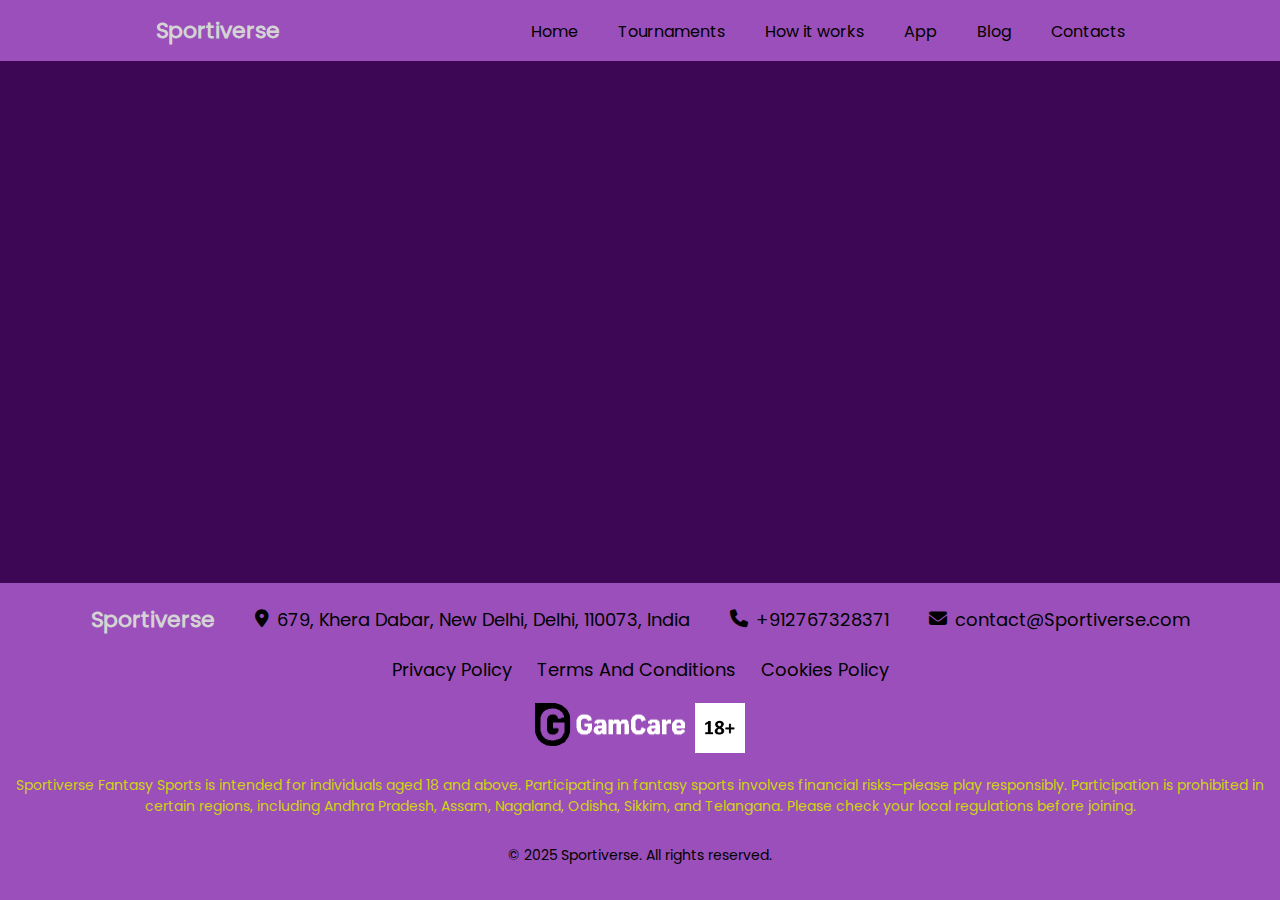
==== index.html @ 3cd1f61d "dddd" ====
<!DOCTYPE html>
<html lang="en">

<head>
    <meta charset="UTF-8" />
    <meta name="viewport" content="width=device-width, initial-scale=1.0" />
    <title>
        Sportiverse - Transform Your Fantasy Sports Journey
    </title>
    <meta name="description"
        content="Sportiverse delivers an electrifying fantasy sports platform where strategy and skill collide. Build your dream team, face off against competitors, and aim for the championship. Join us now for thrilling challenges and exclusive rewards!"
    />
    <link rel="stylesheet" href="fonts/fontawesome/css/all.min.css" />
    <link rel="icon" href="img/favicon.ico" />
    <link rel="stylesheet" href="style.css" />

    <script src="burgerMenu.js" defer></script>
    <script src="header.js" defer></script>

</head>

<body>
    <header class="header">
        <nav class="navigation">
            <a class="header-link" href="/">Sportiverse</a>
            <div class="burger-menu" id="burgerMenu">
                <div class="burger-line"></div>
                <div class="burger-line"></div>
                <div class="burger-line"></div>
            </div>
            <ul class="nav-list" id="navList">
                <li class="nav-item">
                    <a class="nav-link" href="/">Home</a>
                </li>
                <li class="nav-item">
                    <a class="nav-link" href="tournaments/">Tournaments</a>
                </li>
                <li class="nav-item">
                    <a class="nav-link" href="how-it-works/">How it works</a>
                </li>
                <li class="nav-item">
                    <a class="nav-link" href="app/">App</a>
                </li>
                <li class="nav-item">
                    <a class="nav-link" href="blog/">Blog</a>
                </li>
                <li class="nav-item">
                    <a class="nav-link" href="contacts/">Contacts</a>
                </li>
            </ul>
        </nav>
    </header>

    <main class="main-content">

    </main>

    <footer class="site-footer">
        <div class="footer-content">
            <div class="footer-details">
                <a class="footer-brand" href="/">Sportiverse</a>
                <a class="footer-location" href="https://maps.app.goo.gl/9UBGPuFStXqx4ErX6" target="_blank">
                    <i class="fas fa-map-marker-alt"></i>679, Khera Dabar, New Delhi, Delhi, 110073, India
                </a>
                <a class="footer-phone" href="tel:+912767328371">
                    <i class="fas fa-phone"></i> +912767328371
                </a>
                <a class="footer-email" href="mailto:contact@Sportiverse.com">
                    <i class="fas fa-envelope"></i> contact@Sportiverse.com
                </a>
            </div>
            <div class="footer-links">
                <a href="privacy-policy/">Privacy Policy</a>
                <a href="terms-conditions/">Terms And Conditions</a>
                <a href="cookies-policy/">Cookies Policy</a>
            </div>
            <div class="footer-badges">
                <a href="https://www.gamcare.org" target="_blank">
                    <img src="img/ga-care2.png" alt="begamble" class="footer-badge" />
                </a>
                <img src="img/18.jpg" alt="18+" class="footer-age-restriction" />
            </div>
        </div>
        <p class="footer-warn">
            Sportiverse Fantasy Sports is intended for individuals aged 18 and above. Participating in fantasy sports involves financial risks—please play responsibly. Participation is prohibited in certain regions, including Andhra Pradesh, Assam, Nagaland, Odisha, Sikkim, and Telangana. Please check your local regulations before joining.
        </p>
        <p class="footer-rights">&copy; 2025 Sportiverse. All rights reserved.</p>
    </footer>

</body>

</html>
---- style.css ----
@font-face {
    font-family: "Poppins";
    src: url("fonts/Poppins-Regular.ttf") format("truetype");
    font-weight: normal;
    font-style: normal;
}

html,
body {
    height: 100%;
    max-width: 1920px;
    margin: 0 auto;
}

html {
    scroll-behavior: smooth;
}

body {
    font-family: "Poppins", sans-serif;
    font-size: 18px;
    font-weight: 400;
    margin: 0;
    background-color: #3d0755;
    color: rgb(255, 255, 255);
    display: flex;
    flex-direction: column;
    overflow-x: hidden;
}

* {
    box-sizing: border-box;
}

@media (max-width: 900px) {
    body {
        font-size: 16px;
    }
    .navigation {
        flex-direction: column;
        gap: 10px;
    }
    .header {
        padding: 35px 0;
        display: flex;
        justify-content: center;
    }
    .main-content {
        margin-top: 80px !important;
    }

    
}
body::-webkit-scrollbar {
    width: 10px;
    background-color: white;
}
body::-webkit-scrollbar-thumb {
    background-color: silver;
}
body::-webkit-scrollbar-track {
    -webkit-box-shadow: inset 0 0 6px white;
    background-color: transparent;
}
.header {
    padding: 14px 20px;
    position: fixed;
    top: 0px;
    left: 0px;
    right: 0px;
    background-color: #9a4fba;
    transition: top 0.3s;
    z-index: 1000;
    max-width: 1920px;
    margin: 0 auto;
    transition: transform 0.3s ease; /* Smooth transition */
}

.header.hidden {
    transform: translateY(-100%);  /* Move off screen */
}
.navigation {
    display: flex;
    justify-content: center;
    align-items: center;
}
.header-link,
.footer-brand {
    text-decoration: none;
    color: rgb(212, 212, 212);
    font-weight: 900;
    font-size: 22px;
    transition: color 0.3s ease;
}
.nav-list {
    list-style: none;
    padding: 0;
    margin: 0;
    display: flex;
}
.nav-item {
    margin-left: 20px;
}
.nav-link {
    font-weight: 100;
    text-decoration: none;
    color: rgb(0, 0, 0);
    font-size: 16px;
    border-bottom: 1px solid transparent;
    transition: color 0.3s ease;
}

@media (max-width: 550px) {
    .nav-item {
        margin-left: 5px;
        font-size: 14px;
    }
    .nav-link {
        padding: 2px 5px;
    }
}

.nav-list.show {
    max-height: 500px;
    opacity: 1;
}

.burger-menu {
    display: none;
    flex-direction: column;
    cursor: pointer;
    transition: transform 0.3s ease;
}

.burger-line {
    width: 30px;
    height: 2px;
    background-color: rgb(0, 0, 0);
    margin: 3px 0;
    transition: 0.3s;
}

.burger-menu.active .burger-line:nth-child(1) {
    transform: translateY(8px) rotate(45deg);
}

.burger-menu.active .burger-line:nth-child(2) {
    opacity: 0;
}

.burger-menu.active .burger-line:nth-child(3) {
    transform: translateY(-8px) rotate(-45deg);
}

@media (max-width: 730px) {
    .nav-list {
        list-style: none;
        padding: 0;
        margin: 0;
        display: flex;
        transition: max-height 0.3s ease, opacity 0.3s ease;
        max-height: 0;
        overflow: hidden;
        opacity: 0;
    }
    .nav-list {
        display: flex;
    }

    .burger-menu {
        display: flex;
        margin-right: 15px;
    }
    .navigation {
        flex-direction: row;
        flex-wrap: wrap;
    }
}

.main-content {
    margin-top: 50px;
}

.navigation {
    margin: 0 auto;
    display: flex;
    align-items: center;
    width: 100%;
    max-width: 1200px;
    justify-content: space-around;
}

@media (max-width: 768px) {
    .main-content {
        margin-top: 52px;
    }
    .navigation {
        justify-content: space-evenly;
    }
}

.nav-list {
    display: flex;
    gap: 20px;
    list-style: none;
}

.nav-item {
    position: relative;
}

@media (max-width: 730px) {
    .burger-menu {
        display: flex;
    }
    .nav-list {
        display: flex;
        flex-direction: column;
        background-color: #ced413;
        position: absolute;
        top: 60px;
        right: 0;
        width: 100%;
        padding: 15px;
        box-shadow: 0 4px 6px rgba(0, 0, 0, 0.1);
    }
    .nav-list.active {
        display: flex;
    }
}

@media (max-width:426px) {
    .header{
        background-color: transparent;
        border-bottom: none;
    }

    .header-link{
        display: none;
    }
    
    .burger-line{
        background-color: white;
    }
    .main-content{
        margin-top: 0;
    }
    .slider-header{
        margin-top: 0;
    }
    .burger-menu{
        z-index: 10000;
        position: fixed;
        right: 15px;
        top: 15px;
    }
    .nav-list{
        top: 0;
    }
}

.site-footer {
    background-color: #9a4fba; /* Темно-синий цвет фона */
    color: #000000; /* Светлый цвет текста */
    padding: 20px 0;
    margin-top: auto;
}

.footer-content {
    max-width: 1200px; /* Максимальная ширина футера */
    margin: 0 auto; /* Центрирование */
    padding: 0 20px; /* Отступы */
    display: flex; /* Для выравнивания по строкам */
    flex-direction: column; /* Вертикальное расположение элементов */
    align-items: center; /* Центрирование элементов по горизонтали */
}

.footer-details {
    margin-bottom: 20px; /* Отступ внизу */
    text-align: center; /* Центрирование текста */
    display: flex;
    justify-content: space-between;
    gap: 40px;
}

.footer-location,
.footer-phone,
.footer-email {
    color: #000000; /* Цвет текста */
    display: flex; /* Блочный элемент для переноса на новую строку */
    align-items: center;
    gap: 8px;
    text-decoration: none; /* Убираем подчеркивание */
    transition: color 0.3s ease;
}

.footer-links {
    margin-bottom: 20px; /* Отступ внизу */
    text-align: center; /* Центрирование */
}

.footer-links a {
    margin: 0 10px; /* Группируем ссылки с отступами */
    color: #000000; /* Цвет текста */
    text-decoration: none; /* Убираем подчеркивание */
    transition: color 0.3s; /* Плавный переход цвета */
}

.footer-badges {
    display: flex; /* Для выстраивания значков в ряд */
    justify-content: center; /* Центрирование */
}

.footer-age-restriction {
    max-width: 50px; /* Максимальная ширина значков */
    margin: 0 5px; /* Отступ между значками */
}

.footer-badge {
    max-width: 150px; /* Максимальная ширина значков */
    margin: 0 5px; /* Отступ между значками */
}

.footer-rights {
    text-align: center; /* Центрируем текст */
    margin-top: 20px; /* Отступ сверху */
    font-size: 14px; /* Размер шрифта */
}
.footer-warn {
    text-align: center; /* Центрируем текст */
    padding: 8px;
    font-size: 14px; /* Размер шрифта */
    color: #ced413;
}
/* Адаптивность */
@media (max-width: 1200px) {
    .footer-details {
        margin-bottom: 20px; /* Отступ внизу */
        text-align: center; /* Центрирование текста */
        display: block;
    }
    
}

/* Адаптивность */
@media (max-width: 768px) {
    .footer-content {
        flex-direction: column; /* Убеждаемся, что элементы остаются вертикальными на маленьких экранах */
    }
}



















@media (min-width: 1025px) {
    .header-link:hover,
    .footer-brand:hover {
        color: rgb(0, 0, 0);
    }
    .nav-link:hover {
        color: rgb(176, 176, 176);
    }
    .footer-location:hover,
    .footer-phone:hover,
    .footer-email:hover {
        color: rgb(176, 176, 176);
    }
    .footer-links a:hover {
        color: rgb(176, 176, 176);
    }
}
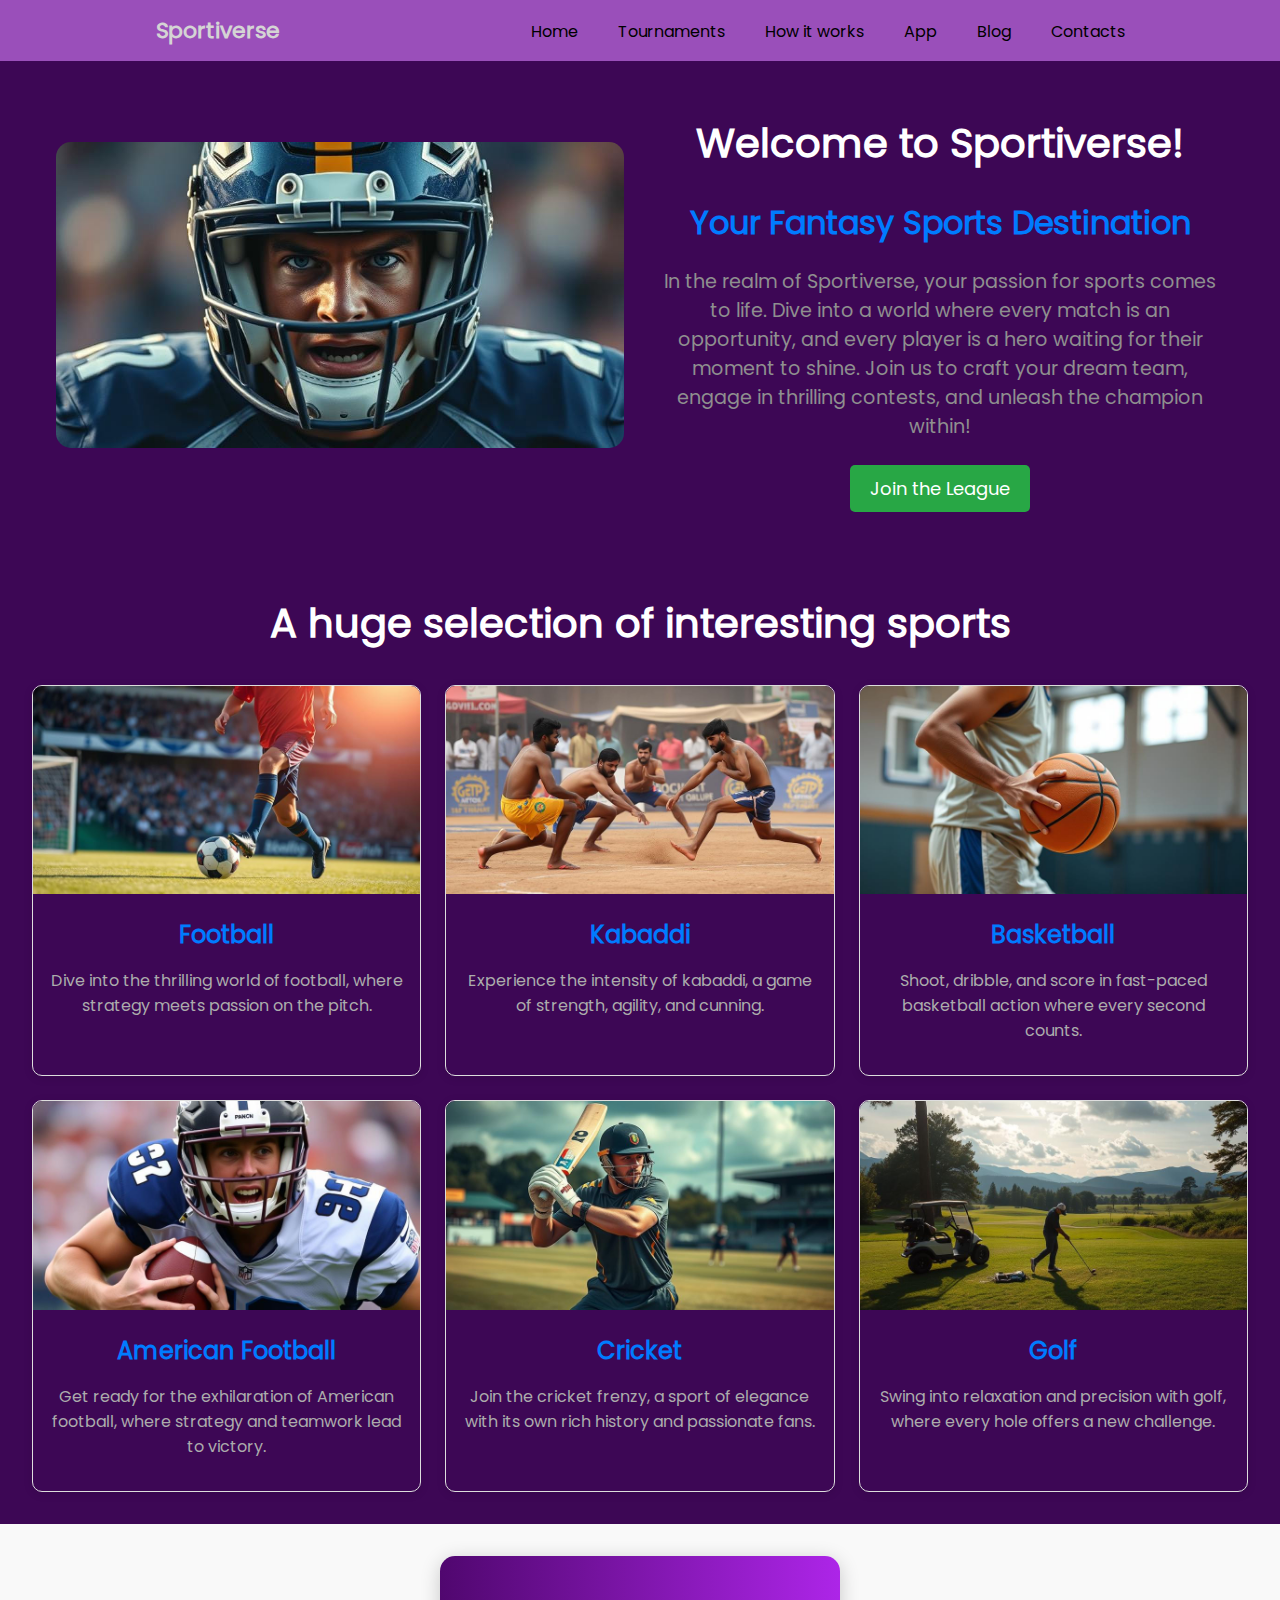
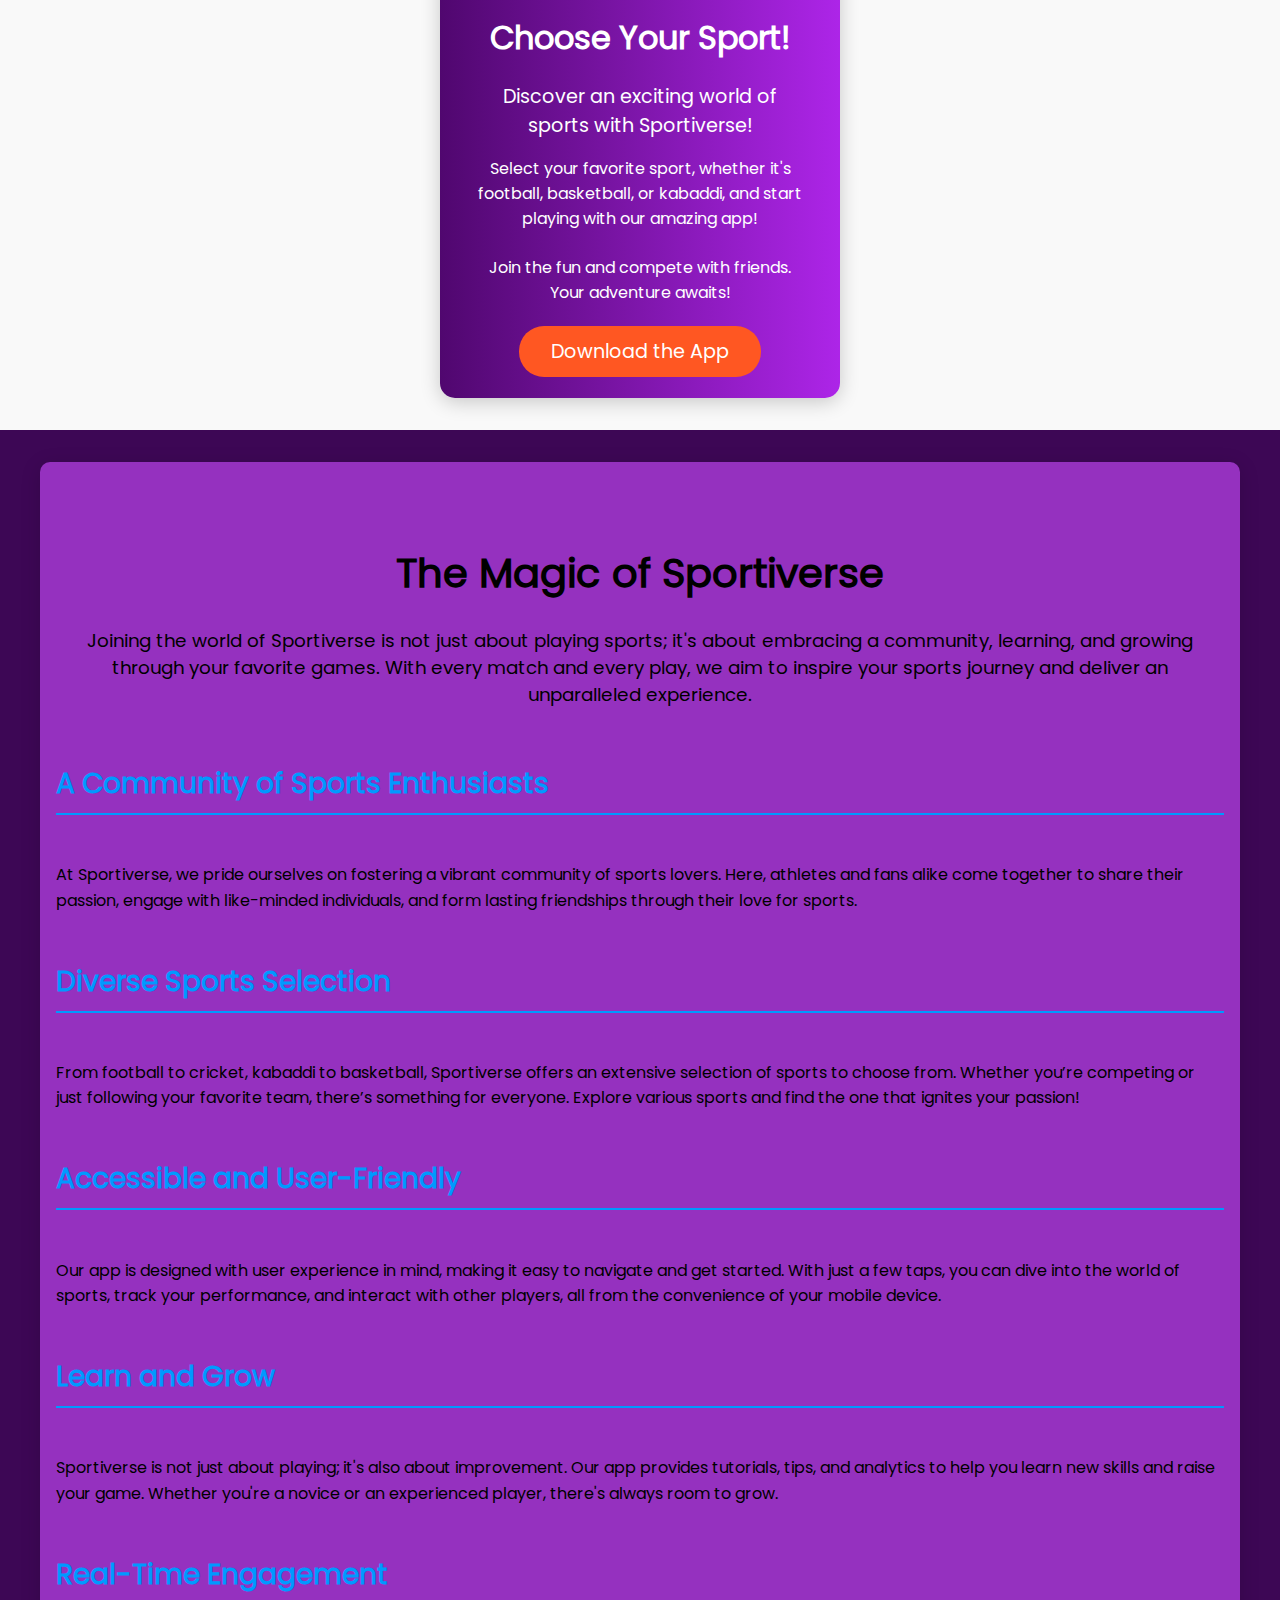
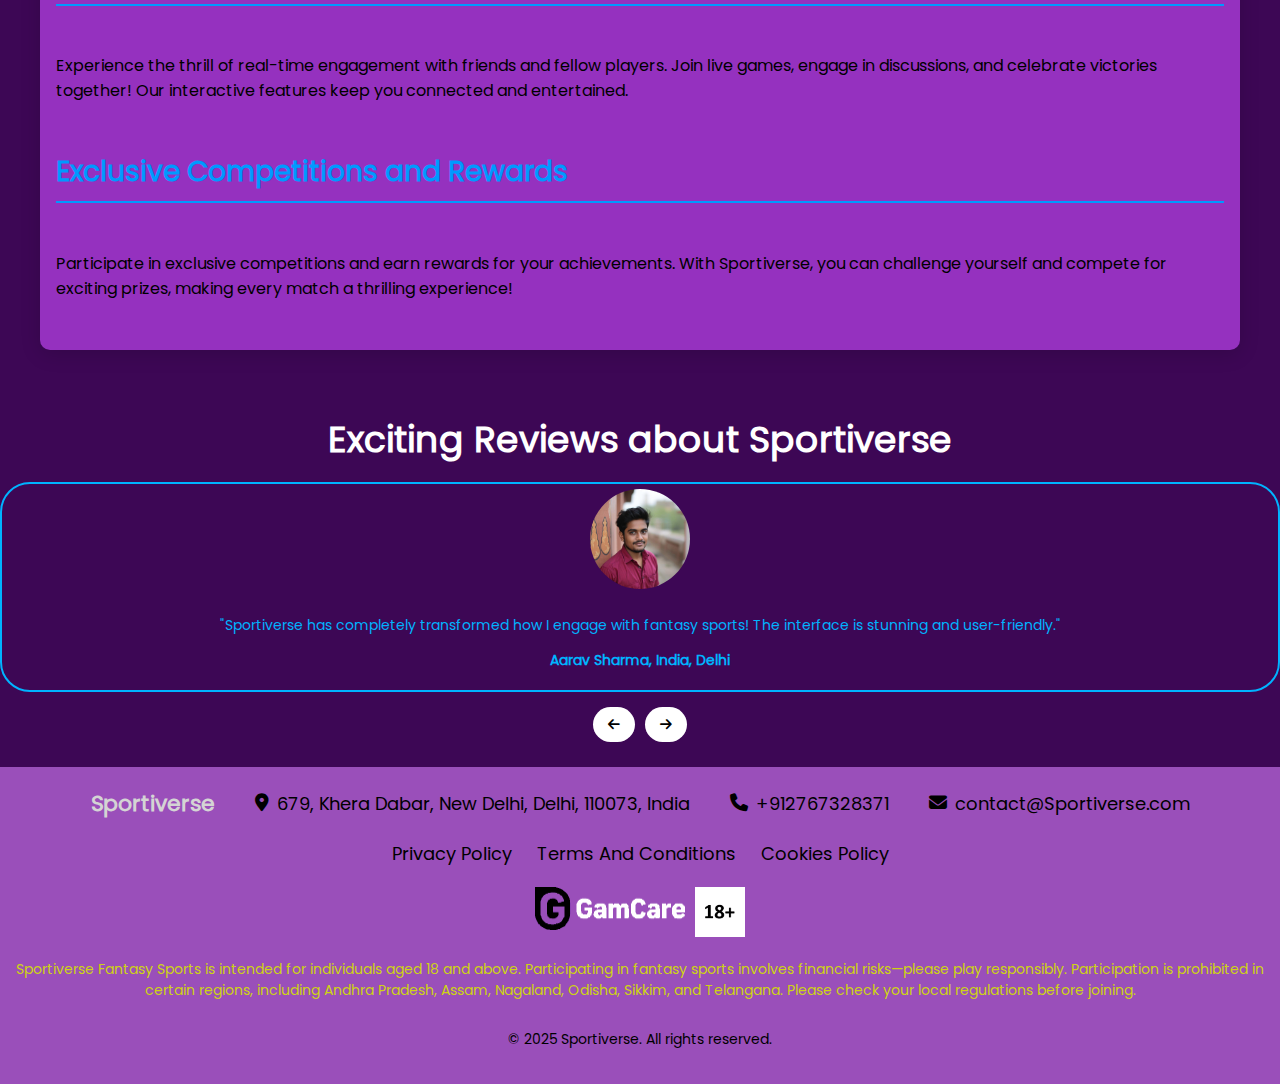
==== commit 3cb55785: "аввавва" ====
--- a/index.html
+++ b/index.html
@@ -16,6 +16,7 @@
 
     <script src="burgerMenu.js" defer></script>
     <script src="header.js" defer></script>
+    <script src="sliderReview.js" defer></script>
 
 </head>
 
@@ -52,7 +53,182 @@
     </header>
 
     <main class="main-content">
-
+        <section class="Sportiverse-about-section" id="about">
+            <div class="Sportiverse-about-container">
+                <div class="Sportiverse-left-block">
+                    <img
+                        src="img/hero-bg.jpg"
+                        alt="Fantasy Sports"
+                        class="Sportiverse-about-image"
+                    />
+                </div>
+                <div class="Sportiverse-right-block">
+                    <h1 class="Sportiverse-welcome-text">Welcome to Sportiverse!</h1>
+                    <h2 class="Sportiverse-section-title">Your Fantasy Sports Destination</h2>
+                    <p class="Sportiverse-about-text">
+                        In the realm of Sportiverse, your passion for sports comes to life. 
+                        Dive into a world where every match is an opportunity, 
+                        and every player is a hero waiting for their moment to shine. 
+                        Join us to craft your dream team, engage in thrilling contests, 
+                        and unleash the champion within!
+                    </p>
+                    <a href="contacts/" class="Sportiverse-menu-button">Join the League</a>
+                </div>
+            </div>
+        </section>
+        <section class="promotion-section" id="promotion">
+            <h2 class="section-title">A huge selection of interesting sports</h2>
+            <div class="promotion-grid">
+                <div class="promotion-card">
+                    <img
+                        src="img/home/sport-1.jpg"
+                        alt="Football"
+                        class="promotion-image"
+                    />
+                    <h3 class="sport-name">Football</h3>
+                    <p class="sport-description">
+                        Dive into the thrilling world of football, where strategy meets passion on the pitch.
+                    </p>
+                </div>
+                <div class="promotion-card">
+                    <img
+                        src="img/home/sport-2.jpg"
+                        alt="Kabaddi"
+                        class="promotion-image"
+                    />
+                    <h3 class="sport-name">Kabaddi</h3>
+                    <p class="sport-description">
+                        Experience the intensity of kabaddi, a game of strength, agility, and cunning.
+                    </p>
+                </div>
+                <div class="promotion-card">
+                    <img
+                        src="img/home/sport-3.jpg"
+                        alt="Basketball"
+                        class="promotion-image"
+                    />
+                    <h3 class="sport-name">Basketball</h3>
+                    <p class="sport-description">
+                        Shoot, dribble, and score in fast-paced basketball action where every second counts.
+                    </p>
+                </div>
+                <div class="promotion-card">
+                    <img
+                        src="img/home/sport-4.jpg"
+                        alt="American Football"
+                        class="promotion-image"
+                    />
+                    <h3 class="sport-name">American Football</h3>
+                    <p class="sport-description">
+                        Get ready for the exhilaration of American football, where strategy and teamwork lead to victory.
+                    </p>
+                </div>
+                <div class="promotion-card">
+                    <img
+                        src="img/home/sport-5.jpg"
+                        alt="Cricket"
+                        class="promotion-image"
+                    />
+                    <h3 class="sport-name">Cricket</h3>
+                    <p class="sport-description">
+                        Join the cricket frenzy, a sport of elegance with its own rich history and passionate fans.
+                    </p>
+                </div>
+                <div class="promotion-card">
+                    <img
+                        src="img/home/sport-6.jpg"
+                        alt="Golf"
+                        class="promotion-image"
+                    />
+                    <h3 class="sport-name">Golf</h3>
+                    <p class="sport-description">
+                        Swing into relaxation and precision with golf, where every hole offers a new challenge.
+                    </p>
+                </div>
+            </div>
+        </section>
+        <section>
+            <div class="app-container">
+                <div class="app-promo-card">
+                    <h2>Choose Your Sport!</h2>
+                    <p class="app-promo-text">Discover an exciting world of sports with Sportiverse!</p>
+                    <p class="app-delivery-info">Select your favorite sport, whether it's football, basketball, or kabaddi, and start playing with our amazing app!</p>
+                    <p class="app-call-to-action">Join the fun and compete with friends. Your adventure awaits!</p>
+                    <a class="app-order-button" href="contacts/">Download the App</a>
+                </div>
+            </div>
+        </section>
+        <section class="sport-making-process">
+            <h2 class="sport-making-process-title">The Magic of Sportiverse</h2>
+            <p class="sport-making-process-text">Joining the world of Sportiverse is not just about playing sports; it's about embracing a community, learning, and growing through your favorite games. With every match and every play, we aim to inspire your sports journey and deliver an unparalleled experience.</p>
+            
+            <div class="sport-details">
+                <h2 class="sport-details-title">A Community of Sports Enthusiasts</h2>
+                <p class="sport-details-text">At Sportiverse, we pride ourselves on fostering a vibrant community of sports lovers. Here, athletes and fans alike come together to share their passion, engage with like-minded individuals, and form lasting friendships through their love for sports.</p>
+                
+                <h2 class="sport-details-title">Diverse Sports Selection</h2>
+                <p class="sport-details-text">From football to cricket, kabaddi to basketball, Sportiverse offers an extensive selection of sports to choose from. Whether you’re competing or just following your favorite team, there’s something for everyone. Explore various sports and find the one that ignites your passion!</p>
+                
+                <h2 class="sport-details-title">Accessible and User-Friendly</h2>
+                <p class="sport-details-text">Our app is designed with user experience in mind, making it easy to navigate and get started. With just a few taps, you can dive into the world of sports, track your performance, and interact with other players, all from the convenience of your mobile device.</p>
+                
+                <h2 class="sport-details-title">Learn and Grow</h2>
+                <p class="sport-details-text">Sportiverse is not just about playing; it's also about improvement. Our app provides tutorials, tips, and analytics to help you learn new skills and raise your game. Whether you're a novice or an experienced player, there's always room to grow.</p>
+                
+                <h2 class="sport-details-title">Real-Time Engagement</h2>
+                <p class="sport-details-text">Experience the thrill of real-time engagement with friends and fellow players. Join live games, engage in discussions, and celebrate victories together! Our interactive features keep you connected and entertained.</p>
+                
+                <h2 class="sport-details-title">Exclusive Competitions and Rewards</h2>
+                <p class="sport-details-text">Participate in exclusive competitions and earn rewards for your achievements. With Sportiverse, you can challenge yourself and compete for exciting prizes, making every match a thrilling experience!</p>
+            </div>
+        </section>
+
+        <section class="reviews-section" id="reviews">
+            <div class="container">
+                <h2 class="reviews-section-title">Exciting Reviews about Sportiverse</h2>
+                <div class="slider-review" id="slider">
+                    <div class="review">
+                        <img src="img/home/review-1.jpg" alt="Review 1">
+                        <p>"Sportiverse has completely transformed how I engage with fantasy sports! The interface is stunning and user-friendly."</p>
+                        <p class="author">Aarav Sharma, India, Delhi</p>
+                    </div>
+                    <div class="review">
+                        <img src="img/home/review-2.jpg" alt="Review 2">
+                        <p>"I love how Sportiverse brings together sports fans from around the world! The community aspect makes it so special."</p>
+                        <p class="author">Saanvi Patel, India, Mumbai</p>
+                    </div>
+                    <div class="review">
+                        <img src="img/home/review-3.jpg" alt="Review 3">
+                        <p>"The variety of sports available on Sportiverse is incredible! I'm constantly discovering new games and challenges."</p>
+                        <p class="author">Vihaan Gupta, India, Bangalore</p>
+                    </div>
+                    <div class="review">
+                        <img src="img/home/review-4.jpg" alt="Review 4">
+                        <p>"Sportiverse makes managing my fantasy teams a breeze. The analytics and insights are truly game-changing!"</p>
+                        <p class="author">Anaya Verma, India, Chennai</p>
+                    </div>
+                    <div class="review">
+                        <img src="img/home/review-5.jpg" alt="Review 5">
+                        <p>"Participating in leagues on Sportiverse has never been more fun! The competitive spirit really adds to the excitement."</p>
+                        <p class="author">Kabir Singh, India, Hyderabad</p>
+                    </div>
+                    <div class="review">
+                        <img src="img/home/review-6.jpg" alt="Review 6">
+                        <p>"I’m so grateful for the friendships I’ve made through Sportiverse! It’s amazing to connect with fellow sports lovers."</p>
+                        <p class="author">Riya Mehta, India, Kolkata</p>
+                    </div>
+                </div>
+                
+                <div class="buttons-review">
+                    <button class="btn-review" onclick="prevReview()">
+                        <i class="fas fa-arrow-left"></i>
+                    </button>
+                    <button class="btn-review" onclick="nextReview()">
+                        <i class="fas fa-arrow-right"></i>
+                    </button>
+                </div>
+            </div>
+        </section>
     </main>
 
     <footer class="site-footer">
--- a/style.css
+++ b/style.css
@@ -121,8 +121,7 @@
 }
 
 .nav-list.show {
-    max-height: 500px;
-    opacity: 1;
+    transform: translateX(100%); /* Перемещаем меню на экран */
 }
 
 .burger-menu {
@@ -154,23 +153,29 @@
 
 @media (max-width: 730px) {
     .nav-list {
-        list-style: none;
-        padding: 0;
-        margin: 0;
-        display: flex;
-        transition: max-height 0.3s ease, opacity 0.3s ease;
-        max-height: 0;
-        overflow: hidden;
-        opacity: 0;
+        position: fixed; /* Закрепляем меню */
+        top: 0; /* Начинаем с верхней части экрана */
+        left: -100%; /* Начальное состояние: меню скрыто слева */
+        width: 100vw; /* Ширина меню на весь экран */
+        height: 100vh; /* Высота на весь экран */
+        background-color: #9a4fba; /* Цвет фона меню */
+        padding: 15px; /* Отступы */
+        transition: transform 0.3s ease; /* Плавный переход */
+        z-index: 999; /* Поверх других элементов */
     }
     .nav-list {
         display: flex;
     }
 
     .burger-menu {
-        display: flex;
-        margin-right: 15px;
-    }
+        display: flex; /* Показываем бургер-меню */
+        cursor: pointer;
+        z-index: 1001; /* Предоставляем бургеру высший приоритет */
+        position: fixed;
+        right: 15px; /* Положение бургер-меню */
+        top: 15px; /* Положение бургер-меню */
+    }
+    
     .navigation {
         flex-direction: row;
         flex-wrap: wrap;
@@ -214,11 +219,13 @@
         display: flex;
     }
     .nav-list {
+        text-align: center;
         display: flex;
         flex-direction: column;
-        background-color: #ced413;
+        justify-content: center;
+        background-color: #9a4fba; /* Цвет фона меню */
         position: absolute;
-        top: 60px;
+        top: 0;
         right: 0;
         width: 100%;
         padding: 15px;
@@ -351,6 +358,479 @@
 
 
 
+.container-signup-context {
+    max-width: 1200px;
+    margin: 0 auto;
+    text-align: center;
+    margin-top: 70px;
+  }
+  
+  .signup-heading-context {
+    font-size: 2rem;
+    color: #ffffff;
+    margin-bottom: 40px;
+    text-shadow: 0 2px 4px rgba(0, 0, 0, 0.1);
+  }
+  
+  /* Content Layout */
+  .signup-content-context {
+    display: flex;
+    align-items: center;
+    justify-content: space-between;
+    flex-wrap: wrap;
+    gap: 30px;
+  }
+  
+  /* Image Styling */
+  .signup-image-context img {
+    width: 100%;
+    max-width: 500px;
+    border-radius: 15px;
+    box-shadow: 0 5px 15px rgba(0, 0, 0, 0.2);
+  }
+  
+  /* Form Wrapper */
+  .signup-form-wrapper-context {
+    flex: 1;
+    max-width: 450px;
+    background: #ffffff;
+    padding: 30px;
+    border-radius: 15px;
+    box-shadow: 0 5px 20px rgba(0, 0, 0, 0.1);
+    text-align: left;
+  }
+  
+  /* Form Labels */
+  .form-label-context {
+    font-size: 1rem;
+    color: #000000;
+    margin-bottom: 8px;
+    display: block;
+  }
+  
+  /* Form Inputs */
+  .form-input-context {
+    width: 100%;
+    padding: 10px 15px;
+    margin-bottom: 20px;
+    border: 1px solid #ddd;
+    border-radius: 8px;
+    font-size: 1rem;
+    transition: border-color 0.3s ease;
+  }
+  
+  .form-input-context:focus {
+    border-color: #ffd700;
+    outline: none;
+  }
+  
+  /* Submit Button */
+  .form-button-context {
+    display: block;
+    width: 100%;
+    padding: 12px 20px;
+    font-size: 1rem;
+    color: #ffffff;
+    background: linear-gradient(90deg, #0008ff, #6600ff);
+    border: none;
+    border-radius: 8px;
+    cursor: pointer;
+    font-weight: bold;
+    text-transform: uppercase;
+    transition: background 0.3s ease, transform 0.3s ease;
+    transition: all 0.2s ease-in-out;
+  }
+  
+  .form-button-context:hover {
+    background: linear-gradient(90deg, #0400ff, #00b7ff);
+    transform: translateY(-2px);
+  }
+  
+  /* Success Message */
+  .form-success-context {
+    font-size: 1rem;
+    color: #2d2d2d;
+    margin-top: 20px;
+    display: none;
+  }
+  
+  .form-success-context.visible {
+    display: block;
+  }
+
+  .privacy-link-contacts {
+    color: #007BFF;
+    transition: color 0.3s ease;
+  }
+  
+  /* Responsive Design */
+  @media (max-width: 768px) {
+    .signup-content-context {
+      flex-direction: column;
+      align-items: center;
+    }
+  
+    .signup-image-context img {
+      max-width: 80%;
+    }
+  }
+
+  .Sportiverse-about-section {
+    display: flex;
+    flex-direction: column;
+    margin-top: 20px;
+}
+
+.Sportiverse-about-container {
+    display: flex;
+    flex-wrap: wrap;
+    align-items: center;
+    justify-content: center;
+    max-width: 1200px;
+    margin: auto;
+}
+
+.Sportiverse-left-block,
+.Sportiverse-right-block {
+    flex: 1;
+    padding: 1rem;
+    text-align: center;
+}
+
+.Sportiverse-about-image {
+    max-width: 100%;
+    height: auto;
+    border-radius: 15px;
+}
+
+.Sportiverse-welcome-text {
+    font-size: 2.5rem;
+    color: #ffffff;
+    text-align: center;
+    margin-bottom: 1rem;
+}
+
+.Sportiverse-section-title {
+    font-size: 2rem;
+    color: #007BFF;
+    text-align: center;
+    margin-bottom: 1rem;
+}
+
+.Sportiverse-about-text {
+    font-size: 1.2rem;
+    color: #8f8f8f;
+    text-align: center;
+    margin-bottom: 1.5rem;
+}
+
+.Sportiverse-menu-button {
+    display: inline-block;
+    padding: 10px 20px;
+    color: #fff;
+    background-color: #28a745;
+    border: none;
+    border-radius: 5px;
+    text-decoration: none;
+    transition: background-color 0.3s;
+}
+
+@media (max-width: 768px) {
+    .Sportiverse-about-container {
+        flex-direction: column;
+    }
+
+    .Sportiverse-left-block,
+    .Sportiverse-right-block {
+        width: 100%;
+    }
+}
+
+.promotion-section {
+    padding: 2rem;
+}
+
+.section-title {
+    text-align: center;
+    font-size: 2.5rem;
+    color: #ffffff;
+    margin-bottom: 2rem;
+}
+
+.promotion-grid {
+    display: grid;
+    grid-template-columns: repeat(3, 1fr); /* 3 columns for large screens */
+    gap: 1.5rem;
+}
+
+.promotion-card {
+    border: 1px solid #ddd;
+    border-radius: 10px;
+    overflow: hidden;
+    box-shadow: 0 2px 10px rgba(0, 0, 0, 0.1);
+    transition: transform 0.3s, box-shadow 0.3s;
+}
+
+.promotion-card:hover {
+    transform: translateY(-5px);
+    box-shadow: 0 4px 15px rgba(0, 0, 0, 0.2);
+}
+
+.promotion-image {
+    width: 100%;
+    height: auto;
+}
+
+.sport-name {
+    text-align: center;
+    font-size: 1.5rem;
+    margin: 1rem 0 0.5rem;
+    color: #007BFF;
+}
+
+.sport-description {
+    text-align: center;
+    color: #acacac;
+    padding: 0 1rem 1rem;
+    font-size: 1rem;
+}
+
+/* Responsive adjustments */
+@media (max-width: 1024px) {
+    .promotion-grid {
+        grid-template-columns: repeat(2, 1fr); /* 2 columns for medium screens */
+    }
+}
+
+@media (max-width: 768px) {
+    .promotion-grid {
+        grid-template-columns: 1fr; /* 1 column for small screens */
+    }
+    
+    .section-title {
+        font-size: 2rem;
+    }
+
+    .sport-name {
+        font-size: 1.4rem;
+    }
+
+    .sport-description {
+        font-size: 0.9rem;
+    }
+}
+
+.app-container {
+    display: flex;
+    justify-content: center;
+    align-items: center;
+    padding: 2rem;
+    background-color: #f9f9f9;
+}
+
+.app-promo-card {
+    background: linear-gradient(to right, #50076f, #ad25e8);
+    color: white;
+    border-radius: 15px;
+    padding: 2rem;
+    max-width: 400px;
+    text-align: center;
+    box-shadow: 0 4px 20px rgba(0, 0, 0, 0.2);
+    transition: transform 0.3s, box-shadow 0.3s;
+}
+
+.app-promo-card:hover {
+    transform: translateY(-5px);
+    box-shadow: 0 8px 40px rgba(0, 0, 0, 0.3);
+}
+
+.app-promo-card h2 {
+    font-size: 2rem;
+    margin-bottom: 1rem;
+}
+
+.app-promo-text {
+    font-size: 1.2rem;
+    margin-bottom: 1rem;
+}
+
+.app-delivery-info {
+    font-size: 1rem;
+    margin-bottom: 1.5rem;
+}
+
+.app-call-to-action {
+    font-size: 1rem;
+    margin-bottom: 2rem;
+}
+
+.app-order-button {
+    background-color: #FF5722;
+    color: white;
+    padding: 0.75rem 2rem;
+    border-radius: 25px;
+    text-decoration: none;
+    font-size: 1.2rem;
+    transition: background-color 0.3s, transform 0.3s;
+}
+
+.app-order-button:hover {
+    background-color: #E64A19;
+    transform: scale(1.05);
+}
+
+.sport-making-process {
+    padding: 3rem 1rem;
+    background-color: #9531bf; /* White background for section */
+    border-radius: 10px;
+    box-shadow: 0 4px 20px rgba(0, 0, 0, 0.15);
+    margin: 2rem auto;
+    max-width: 1200px; /* Center the section within a max width */
+}
+
+.sport-making-process-title {
+    font-size: 2.5rem;
+    text-align: center;
+    margin-bottom: 1.5rem;
+    color: #000000; /* Dark color for the main title */
+}
+
+.sport-making-process-text {
+    font-size: 1.15rem;
+    text-align: center;
+    margin-bottom: 2rem;
+    color: #000000; /* Subtle dark gray for easy reading */
+}
+
+.sport-details {
+    display: flex;
+    flex-direction: column;
+    gap: 1.5rem; /* Space between sections */
+}
+
+.sport-details-title {
+    font-size: 1.75rem;
+    color: #0099ff; /* Blue color for subsections */
+    border-bottom: 2px solid #0099ff; /* Underline for emphasis */
+    padding-bottom: 0.5rem;
+}
+
+.sport-details-text {
+    font-size: 1rem;
+    line-height: 1.6;
+    color: #000000; /* Darker shade for better contrast */
+    margin: 0; /* Reset margin */
+}
+
+/* Responsive Design */
+@media (max-width: 768px) {
+    .sport-making-process-title {
+        font-size: 2rem; /* Adjust title size for smaller screens */
+    }
+    
+    .sport-making-process-text {
+        font-size: 1rem; /* Adjust text size for smaller screens */
+    }
+    
+    .sport-details-title {
+        font-size: 1.5rem; /* Smaller size for titles on mobile */
+    }
+    
+    .sport-details-text {
+        font-size: 0.9rem; /* Adjust text size for smaller screens */
+    }
+}
+
+@media (max-width: 480px) {
+    .sport-making-process-title {
+        font-size: 1.5rem; /* Further reduce title size on extra small screens */
+    }
+    
+    .sport-making-process-text {
+        font-size: 0.9rem; /* Further reduce text size on extra small screens */
+    }
+    
+    .sport-details-title {
+        font-size: 1.3rem; /* Further reduce title size */
+    }
+    
+    .sport-details-text {
+        font-size: 0.8rem; /* Further reduce text size */
+    }
+}
+
+.reviews-section {
+    overflow: hidden;
+    margin-bottom: 20px;
+}
+
+.reviews-section-title {
+    text-align: center;
+    font-size: 2em;
+    color: #ffffff;
+    margin-bottom: 15px;
+}
+
+.slider-review {
+    margin-top: 15px;
+    display: flex;
+    transition: transform 0.5s ease-in-out;
+}
+
+.review {
+    flex: 0 0 100%;
+    padding: 5px;
+    border: 2px solid #00b3ff;
+    border-radius: 30px;
+    box-sizing: border-box;
+    text-align: center;
+}
+
+.review p {
+    font-size: 14px;
+    color: #00b3ff;
+}
+
+.author {
+    font-weight: bold;
+    color: #00b3ff;
+    margin-top: 5px;
+    font-size: 12px;
+}
+
+.buttons-review {
+    margin-top: 10px;
+    display: flex;
+    justify-content: center;
+}
+
+.btn-review {
+    padding: 10px 15px;
+    margin: 5px;
+    border-radius: 30px;
+    border: none;
+    color: black;
+    cursor: pointer;
+    background-color: #ffffff;
+    transition: background-color 0.3s ease;
+}
+
+.review img {
+    width: 100px;
+    border-radius: 50%;
+    margin-bottom: 5px;
+}
+
+
+
+
+
+
+
+
+
+
+
 
 
 
@@ -383,4 +863,10 @@
     .footer-links a:hover {
         color: rgb(176, 176, 176);
     }
+    .menu-button:hover {
+        background-color: #218838;
+    }
+    .btn-review:hover {
+        background-color: #00aeff;
+    }
 }